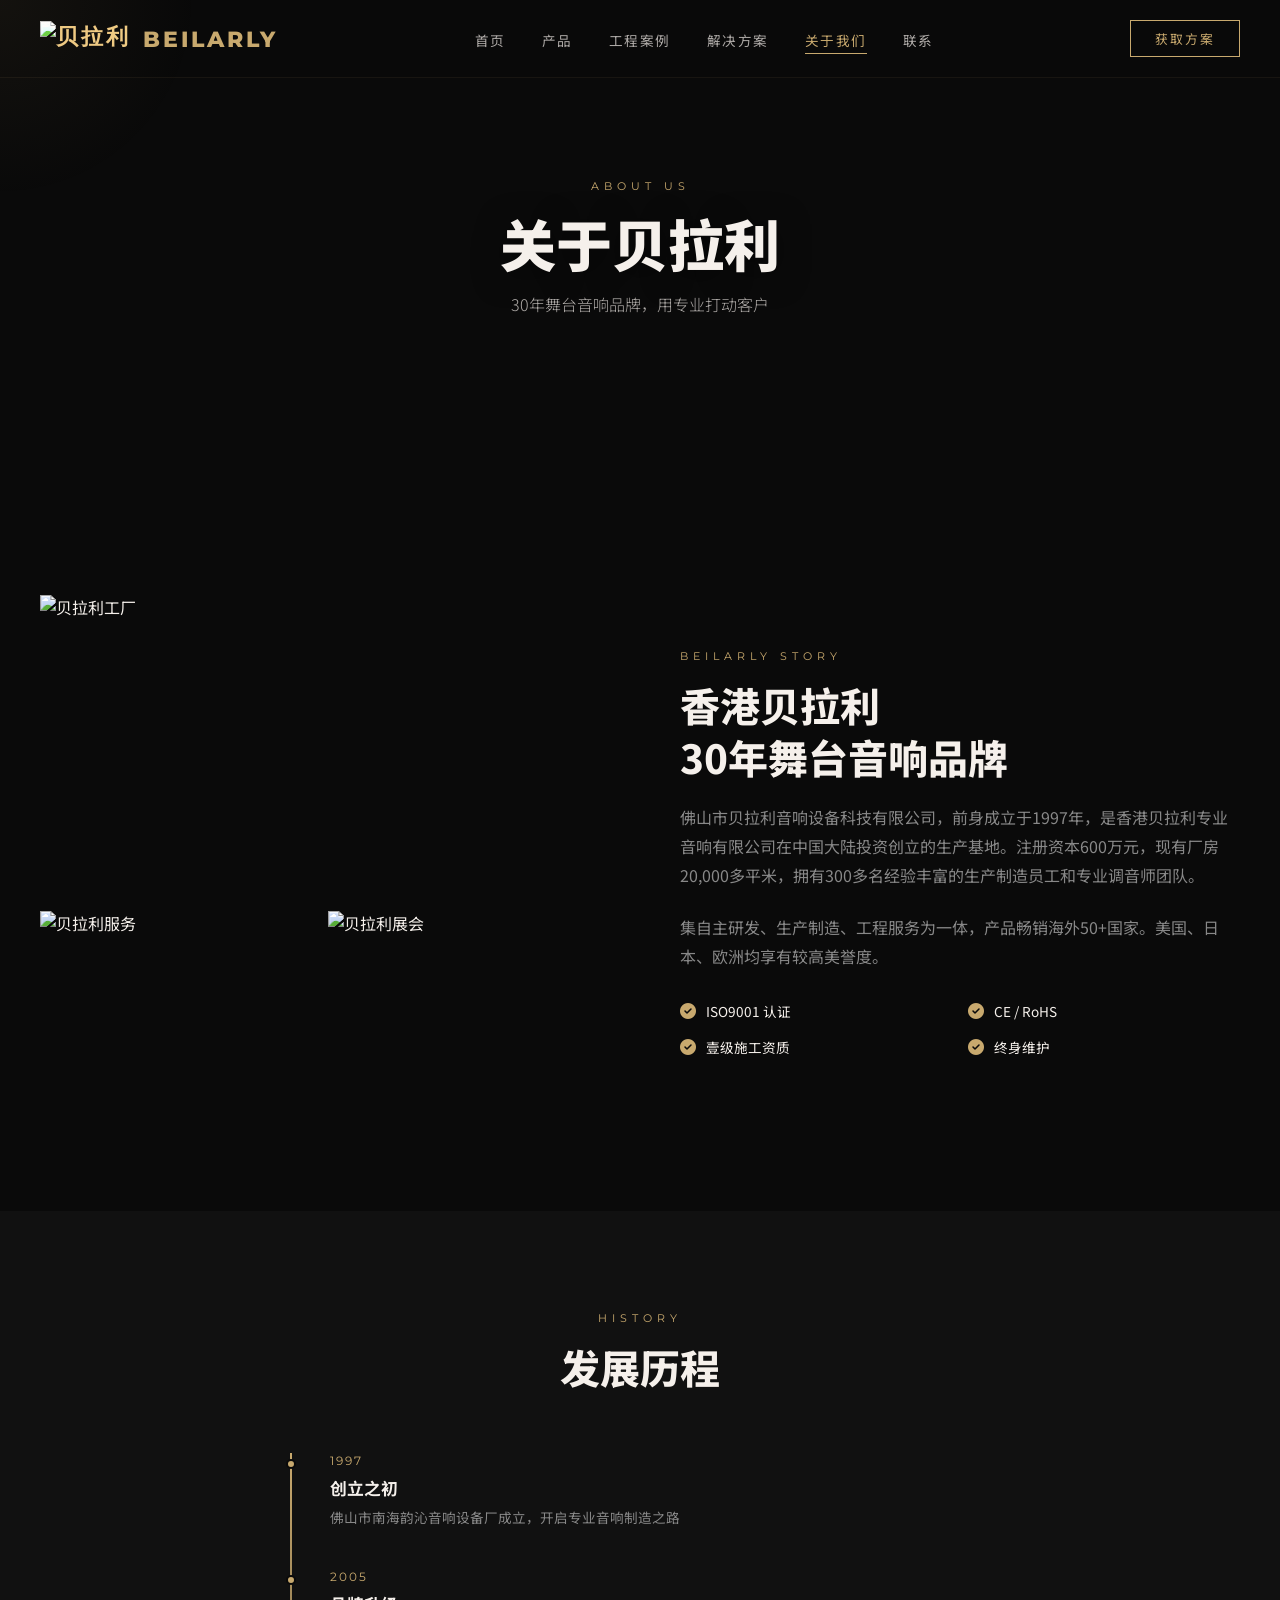
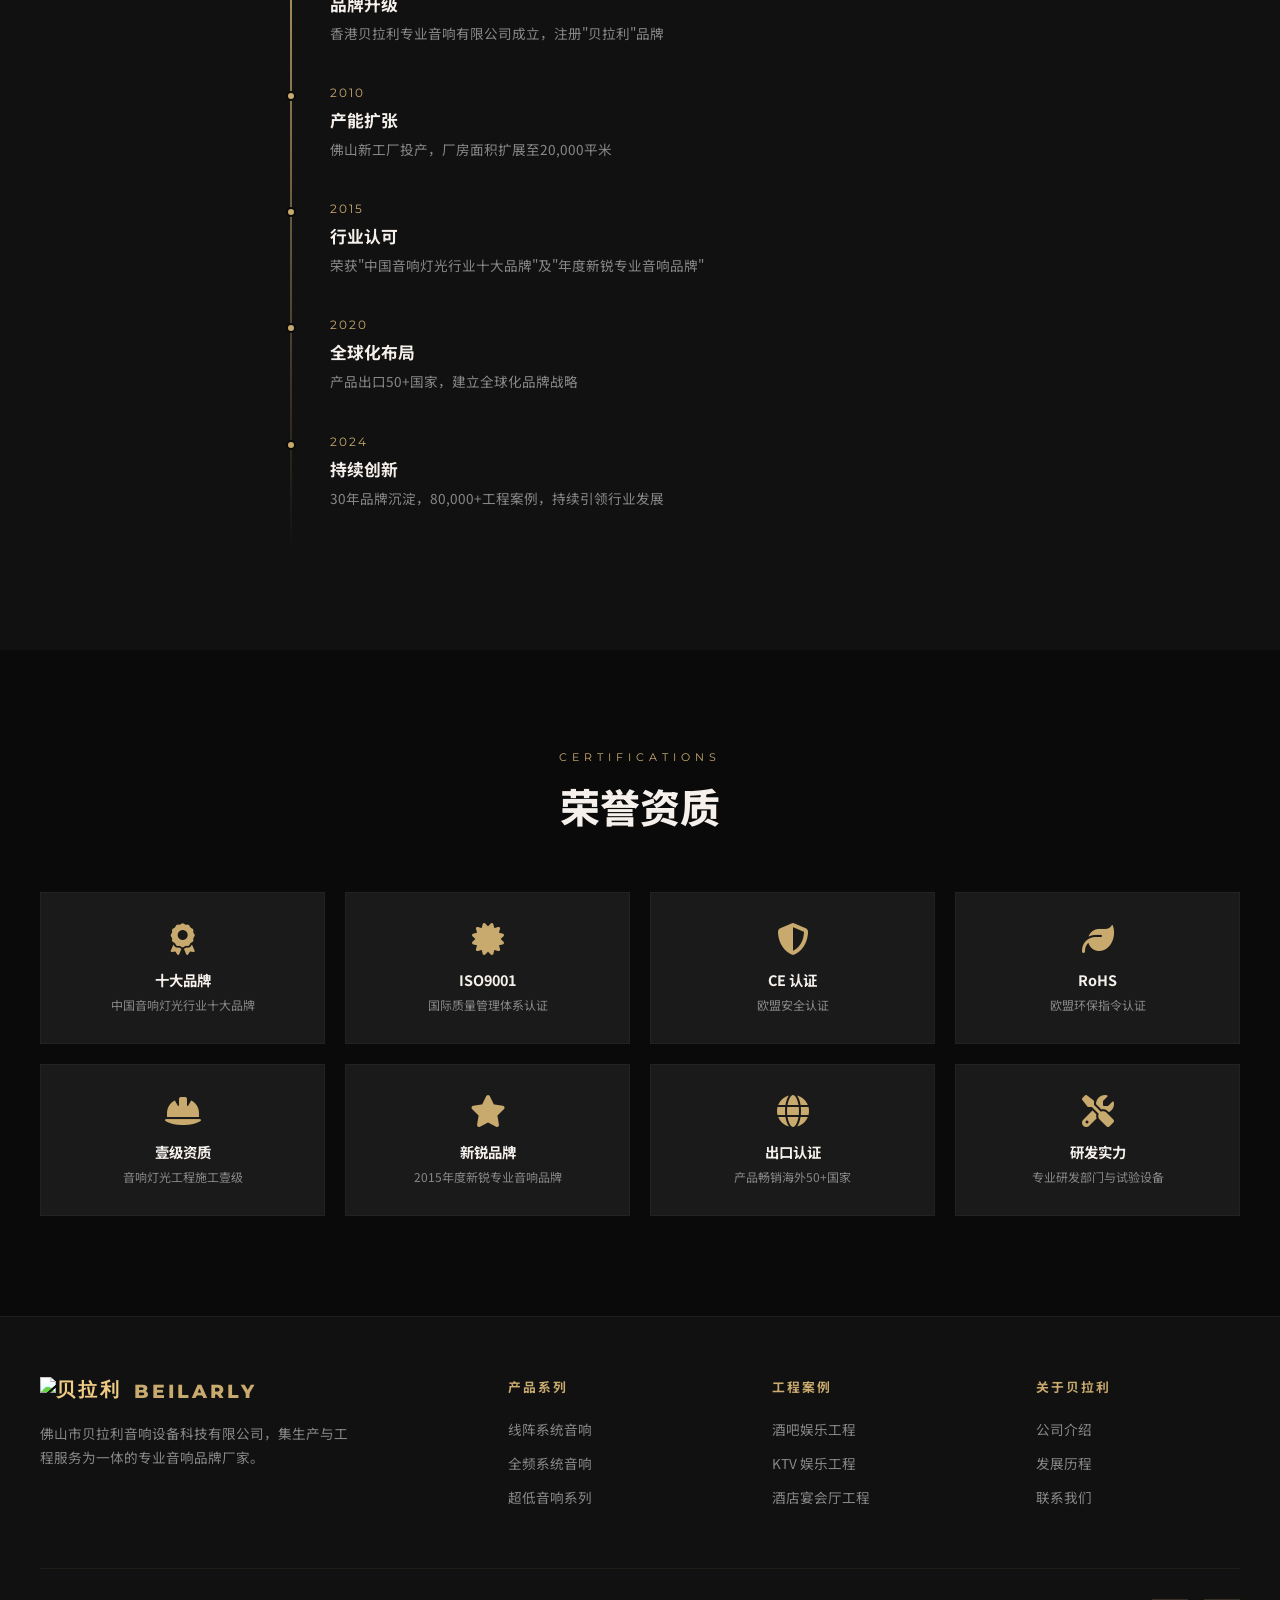
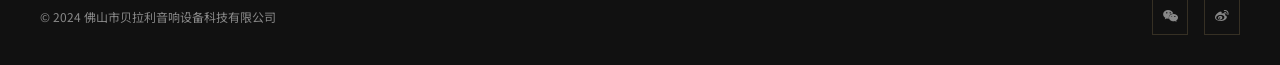
==== about.html @ 4192b790 "Update about.html" ====
<!DOCTYPE html>
<html lang="zh-CN">
<head>
<meta charset="UTF-8">
<meta name="viewport" content="width=device-width, initial-scale=1.0">
<title>关于我们 — 贝拉利音响</title>
<link rel="preconnect" href="https://fonts.googleapis.com">
<link href="https://fonts.googleapis.com/css2?family=Noto+Sans+SC:wght@300;400;500;700;900&family=Montserrat:wght@300;400;600;700;800;900&display=swap" rel="stylesheet">
<link rel="stylesheet" href="https://cdnjs.cloudflare.com/ajax/libs/font-awesome/6.5.1/css/all.min.css">
<link rel="stylesheet" href="style.css">
<style>
.about-split { display: grid; grid-template-columns: 1fr 1fr; gap: 80px; align-items: center; }
.about-split.reverse { direction: rtl; }
.about-split.reverse > * { direction: ltr; }
.about-img-grid { display: grid; grid-template-columns: 1fr 1fr; gap: 16px; }
.about-img-grid .main { grid-column: span 2; height: 300px; overflow: hidden; }
.about-img-grid .main img { width: 100%; height: 100%; object-fit: cover; transition: transform 0.6s ease; }
.about-img-grid .main:hover img { transform: scale(1.04); }
.about-img-grid .sub { height: 200px; overflow: hidden; }
.about-img-grid .sub img { width: 100%; height: 100%; object-fit: cover; transition: transform 0.6s ease; }
.about-img-grid .sub:hover img { transform: scale(1.04); }
.timeline { position: relative; padding-left: 40px; }
.timeline::before {
  content: ''; position: absolute; left: 0; top: 0;
  width: 2px; height: 100%;
  background: linear-gradient(to bottom, var(--gold), transparent);
}
.tl-item { position: relative; padding-bottom: 40px; }
.tl-item::before {
  content: ''; position: absolute; left: -44px; top: 6px;
  width: 10px; height: 10px; border-radius: 50%;
  background: var(--gold); border: 2px solid var(--black);
}
.tl-year {
  font-family: 'Montserrat', sans-serif;
  font-size: 0.75rem; letter-spacing: 2px; color: var(--gold);
  margin-bottom: 8px;
}
.tl-title { font-size: 1.05rem; font-weight: 700; margin-bottom: 6px; }
.tl-desc { font-size: 0.85rem; color: var(--grey); line-height: 1.7; }
.cert-grid { display: grid; grid-template-columns: repeat(4, 1fr); gap: 20px; }
.cert-item {
  background: var(--dark2); padding: 30px; text-align: center;
  border: 1px solid rgba(200,169,110,0.06);
  transition: all 0.3s ease;
}
.cert-item:hover { border-color: rgba(200,169,110,0.2); transform: translateY(-3px); }
.cert-item i { font-size: 2rem; color: var(--gold); margin-bottom: 14px; display: block; }
.cert-item h4 { font-size: 0.9rem; margin-bottom: 6px; }
.cert-item p { font-size: 0.75rem; color: var(--grey); }
@media (max-width: 768px) {
  .about-split, .about-split.reverse { grid-template-columns: 1fr; gap: 40px; direction: ltr; }
  .cert-grid { grid-template-columns: repeat(2, 1fr); }
}
</style>
</head>
<body>
<div class="cursor-glow" id="cursorGlow"></div>

<nav class="nav" id="nav">
  <div class="nav-inner">
    <a href="index.html" class="nav-logo">
      <img src="https://beilarly.com/views/beilarly/im/logo2.png" alt="贝拉利"> BEILARLY
    </a>
    <ul class="nav-links">
      <li><a href="index.html">首页</a></li>
      <li><a href="products.html">产品</a></li>
      <li><a href="cases.html">工程案例</a></li>
      <li><a href="solutions.html">解决方案</a></li>
      <li><a href="about.html" class="active">关于我们</a></li>
      <li><a href="contact.html">联系</a></li>
    </ul>
    <a href="contact.html" class="nav-cta">获取方案</a>
    <div class="nav-mobile" id="navMobile"><i class="fas fa-bars"></i></div>
  </div>
</nav>

<section class="page-hero">
  <div class="hero-bg" style="background-image:url('https://beilarly.com/views/beilarly/im/zb1.jpg')"></div>
  <div class="hero-overlay"></div>
  <div class="hero-content">
    <div class="page-label">ABOUT US</div>
    <h1 class="page-title">关于贝拉利</h1>
    <p class="page-sub">30年舞台音响品牌，用专业打动客户</p>
  </div>
</section>

<!-- 品牌介绍 -->
<section class="section">
  <div class="container">
    <div class="about-split reveal">
      <div class="about-img-grid">
        <div class="main"><img src="https://beilarly.com/views/beilarly/im/zb1.jpg" alt="贝拉利工厂"></div>
        <div class="sub"><img src="https://beilarly.com/views/beilarly/im/zb2.jpg" alt="贝拉利服务"></div>
        <div class="sub"><img src="https://beilarly.com/views/beilarly/im/zb3.jpg" alt="贝拉利展会"></div>
      </div>
      <div>
        <div class="section-label">BEILARLY STORY</div>
        <h2 class="section-title">香港贝拉利<br>30年舞台音响品牌</h2>
        <p class="section-desc" style="margin-bottom:24px;">
          佛山市贝拉利音响设备科技有限公司，前身成立于1997年，是香港贝拉利专业音响有限公司在中国大陆投资创立的生产基地。注册资本600万元，现有厂房20,000多平米，拥有300多名经验丰富的生产制造员工和专业调音师团队。
        </p>
        <p class="section-desc" style="margin-bottom:30px;">
          集自主研发、生产制造、工程服务为一体，产品畅销海外50+国家。美国、日本、欧洲均享有较高美誉度。
        </p>
        <div style="display:grid;grid-template-columns:1fr 1fr;gap:16px;">
          <div style="display:flex;align-items:center;gap:10px;">
            <i class="fas fa-check-circle" style="color:var(--gold);"></i>
            <span style="font-size:0.85rem;">ISO9001 认证</span>
          </div>
          <div style="display:flex;align-items:center;gap:10px;">
            <i class="fas fa-check-circle" style="color:var(--gold);"></i>
            <span style="font-size:0.85rem;">CE / RoHS</span>
          </div>
          <div style="display:flex;align-items:center;gap:10px;">
            <i class="fas fa-check-circle" style="color:var(--gold);"></i>
            <span style="font-size:0.85rem;">壹级施工资质</span>
          </div>
          <div style="display:flex;align-items:center;gap:10px;">
            <i class="fas fa-check-circle" style="color:var(--gold);"></i>
            <span style="font-size:0.85rem;">终身维护</span>
          </div>
        </div>
      </div>
    </div>
  </div>
</section>

<!-- 发展历程 -->
<section class="section" style="background:var(--dark);">
  <div class="container">
    <div class="section-header reveal" style="text-align:center;">
      <div class="section-label" style="text-align:center;">HISTORY</div>
      <h2 class="section-title" style="text-align:center;">发展历程</h2>
    </div>
    <div style="max-width:700px;margin:0 auto;">
      <div class="timeline">
        <div class="tl-item reveal"><div class="tl-year">1997</div><div class="tl-title">创立之初</div><div class="tl-desc">佛山市南海韵沁音响设备厂成立，开启专业音响制造之路</div></div>
        <div class="tl-item reveal"><div class="tl-year">2005</div><div class="tl-title">品牌升级</div><div class="tl-desc">香港贝拉利专业音响有限公司成立，注册"贝拉利"品牌</div></div>
        <div class="tl-item reveal"><div class="tl-year">2010</div><div class="tl-title">产能扩张</div><div class="tl-desc">佛山新工厂投产，厂房面积扩展至20,000平米</div></div>
        <div class="tl-item reveal"><div class="tl-year">2015</div><div class="tl-title">行业认可</div><div class="tl-desc">荣获"中国音响灯光行业十大品牌"及"年度新锐专业音响品牌"</div></div>
        <div class="tl-item reveal"><div class="tl-year">2020</div><div class="tl-title">全球化布局</div><div class="tl-desc">产品出口50+国家，建立全球化品牌战略</div></div>
        <div class="tl-item reveal"><div class="tl-year">2024</div><div class="tl-title">持续创新</div><div class="tl-desc">30年品牌沉淀，80,000+工程案例，持续引领行业发展</div></div>
      </div>
    </div>
  </div>
</section>

<!-- 荣誉资质 -->
<section class="section">
  <div class="container">
    <div class="section-header reveal" style="text-align:center;">
      <div class="section-label" style="text-align:center;">CERTIFICATIONS</div>
      <h2 class="section-title" style="text-align:center;">荣誉资质</h2>
    </div>
    <div class="cert-grid">
      <div class="cert-item reveal"><i class="fas fa-award"></i><h4>十大品牌</h4><p>中国音响灯光行业十大品牌</p></div>
      <div class="cert-item reveal reveal-delay-1"><i class="fas fa-certificate"></i><h4>ISO9001</h4><p>国际质量管理体系认证</p></div>
      <div class="cert-item reveal reveal-delay-2"><i class="fas fa-shield-alt"></i><h4>CE 认证</h4><p>欧盟安全认证</p></div>
      <div class="cert-item reveal reveal-delay-3"><i class="fas fa-leaf"></i><h4>RoHS</h4><p>欧盟环保指令认证</p></div>
      <div class="cert-item reveal"><i class="fas fa-hard-hat"></i><h4>壹级资质</h4><p>音响灯光工程施工壹级</p></div>
      <div class="cert-item reveal reveal-delay-1"><i class="fas fa-star"></i><h4>新锐品牌</h4><p>2015年度新锐专业音响品牌</p></div>
      <div class="cert-item reveal reveal-delay-2"><i class="fas fa-globe"></i><h4>出口认证</h4><p>产品畅销海外50+国家</p></div>
      <div class="cert-item reveal reveal-delay-3"><i class="fas fa-tools"></i><h4>研发实力</h4><p>专业研发部门与试验设备</p></div>
    </div>
  </div>
</section>

<footer class="footer">
  <div class="container">
    <div class="footer-grid">
      <div class="footer-brand">
        <a href="index.html" class="nav-logo" style="font-size:1.2rem;">
          <img src="https://beilarly.com/views/beilarly/im/logo2.png" alt="贝拉利" style="height:28px;"> BEILARLY
        </a>
        <p>佛山市贝拉利音响设备科技有限公司，集生产与工程服务为一体的专业音响品牌厂家。</p>
      </div>
      <div><h4>产品系列</h4><ul>
        <li><a href="products.html">线阵系统音响</a></li>
        <li><a href="products.html">全频系统音响</a></li>
        <li><a href="products.html">超低音响系列</a></li>
      </ul></div>
      <div><h4>工程案例</h4><ul>
        <li><a href="cases.html">酒吧娱乐工程</a></li>
        <li><a href="cases.html">KTV 娱乐工程</a></li>
        <li><a href="cases.html">酒店宴会厅工程</a></li>
      </ul></div>
      <div><h4>关于贝拉利</h4><ul>
        <li><a href="about.html">公司介绍</a></li>
        <li><a href="about.html">发展历程</a></li>
        <li><a href="contact.html">联系我们</a></li>
      </ul></div>
    </div>
    <div class="footer-bottom">
      <span>© 2024 佛山市贝拉利音响设备科技有限公司</span>
      <div class="footer-socials">
        <a href="#"><i class="fab fa-weixin"></i></a>
        <a href="#"><i class="fab fa-weibo"></i></a>
      </div>
    </div>
  </div>
</footer>
<script src="common.js"></script>
</body>
</html>
---- style.css ----
/* ===== BEILARLY SHARED STYLES ===== */
*, *::before, *::after { margin: 0; padding: 0; box-sizing: border-box; }
:root {
  --black: #0A0A0A;
  --dark: #111111;
  --dark2: #1A1A1A;
  --dark3: #222222;
  --gold: #C8A96E;
  --gold-light: #E8D5B7;
  --gold-glow: rgba(200,169,110,0.3);
  --white: #F5F0EB;
  --grey: #888888;
  --blue: #1A1A2E;
}
html { scroll-behavior: smooth; font-size: 16px; }
body {
  font-family: 'Noto Sans SC', 'Montserrat', sans-serif;
  background: var(--black);
  color: var(--white);
  overflow-x: hidden;
  -webkit-font-smoothing: antialiased;
}
a { text-decoration: none; color: inherit; transition: all 0.3s ease; }
img { max-width: 100%; display: block; }
.container { max-width: 1280px; margin: 0 auto; padding: 0 40px; }

/* NAV */
.nav {
  position: fixed; top: 0; left: 0; width: 100%; z-index: 1000;
  padding: 20px 0;
  transition: all 0.4s cubic-bezier(0.4, 0, 0.2, 1);
  background: rgba(10,10,10,0.95);
  backdrop-filter: blur(20px);
  border-bottom: 1px solid rgba(200,169,110,0.08);
}
.nav.scrolled { padding: 12px 0; border-bottom-color: rgba(200,169,110,0.15); }
.nav-inner {
  display: flex; justify-content: space-between; align-items: center;
  max-width: 1280px; margin: 0 auto; padding: 0 40px;
}
.nav-logo {
  display: flex; align-items: center; gap: 12px;
  font-family: 'Montserrat', sans-serif;
  font-weight: 800; font-size: 1.4rem;
  letter-spacing: 3px; color: var(--gold);
}
.nav-logo img { height: 36px; filter: brightness(1.2); }
.nav-links { display: flex; gap: 36px; list-style: none; }
.nav-links a {
  font-size: 0.85rem; font-weight: 400; letter-spacing: 1.5px;
  color: rgba(245,240,235,0.7); position: relative;
  text-transform: uppercase;
}
.nav-links a::after {
  content: ''; position: absolute; bottom: -4px; left: 0;
  width: 0; height: 1px; background: var(--gold);
  transition: width 0.3s ease;
}
.nav-links a:hover, .nav-links a.active { color: var(--gold); }
.nav-links a:hover::after, .nav-links a.active::after { width: 100%; }
.nav-cta {
  padding: 8px 24px; border: 1px solid var(--gold);
  font-size: 0.8rem; letter-spacing: 2px; color: var(--gold);
  transition: all 0.3s ease;
}
.nav-cta:hover { background: var(--gold); color: var(--black); }
.nav-mobile { display: none; font-size: 1.5rem; color: var(--gold); cursor: pointer; }

/* PAGE HERO */
.page-hero {
  position: relative; height: 55vh; min-height: 380px;
  display: flex; align-items: center; justify-content: center;
  overflow: hidden;
}
.page-hero .hero-bg {
  position: absolute; inset: -10%;
  background-size: cover; background-position: center;
  filter: brightness(0.5);
}
.page-hero .hero-overlay {
  position: absolute; inset: 0;
  background: linear-gradient(180deg, rgba(10,10,10,0.5) 0%, rgba(10,10,10,0.85) 100%);
}
.page-hero .hero-content {
  position: relative; z-index: 2; text-align: center; padding: 0 40px;
}
.page-hero .page-label {
  font-family: 'Montserrat', sans-serif;
  font-size: 0.7rem; letter-spacing: 5px; text-transform: uppercase;
  color: var(--gold); margin-bottom: 16px;
}
.page-hero .page-title {
  font-size: clamp(2rem, 5vw, 3.5rem);
  font-weight: 900; line-height: 1.2;
  text-shadow: 0 4px 30px rgba(0,0,0,0.5);
}
.page-hero .page-sub {
  font-size: 1rem; color: rgba(245,240,235,0.7);
  margin-top: 16px; font-weight: 300;
}

/* SECTION */
.section { padding: 100px 0; }
.section-label {
  font-family: 'Montserrat', sans-serif;
  font-size: 0.7rem; letter-spacing: 5px; text-transform: uppercase;
  color: var(--gold); margin-bottom: 16px;
}
.section-title {
  font-size: clamp(1.8rem, 3.5vw, 2.5rem);
  font-weight: 800; line-height: 1.3; margin-bottom: 20px;
}
.section-desc {
  font-size: 1rem; color: var(--grey);
  line-height: 1.8; max-width: 600px;
}
.section-header { margin-bottom: 60px; }

/* WAVE DIVIDER */
.wave-divider {
  width: 100%; height: 2px;
  background: linear-gradient(90deg, transparent, var(--gold), transparent);
  opacity: 0.3;
}

/* BUTTONS */
.btn-primary {
  display: inline-block;
  padding: 16px 44px; background: var(--gold); color: var(--black);
  font-weight: 700; font-size: 0.85rem; letter-spacing: 2px;
  text-transform: uppercase; position: relative; overflow: hidden;
  transition: all 0.4s ease;
}
.btn-primary::before {
  content: ''; position: absolute; top: 0; left: -100%;
  width: 100%; height: 100%;
  background: linear-gradient(90deg, transparent, rgba(255,255,255,0.2), transparent);
  transition: left 0.5s ease;
}
.btn-primary:hover::before { left: 100%; }
.btn-primary:hover { transform: translateY(-2px); box-shadow: 0 10px 40px var(--gold-glow); }
.btn-outline {
  display: inline-block;
  padding: 16px 44px; border: 1px solid rgba(245,240,235,0.3);
  font-weight: 500; font-size: 0.85rem; letter-spacing: 2px;
  text-transform: uppercase; color: var(--white);
  transition: all 0.3s ease;
}
.btn-outline:hover { border-color: var(--gold); color: var(--gold); }

/* CARDS */
.card-grid {
  display: grid; gap: 24px;
}
.card-grid.cols-3 { grid-template-columns: repeat(3, 1fr); }
.card-grid.cols-2 { grid-template-columns: repeat(2, 1fr); }
.card-grid.cols-4 { grid-template-columns: repeat(4, 1fr); }

.card {
  background: var(--dark2);
  border: 1px solid rgba(200,169,110,0.06);
  overflow: hidden;
  transition: all 0.4s ease;
}
.card:hover {
  border-color: rgba(200,169,110,0.2);
  transform: translateY(-4px);
  box-shadow: 0 20px 60px rgba(0,0,0,0.4);
}
.card-img {
  width: 100%; aspect-ratio: 16/10; object-fit: cover;
  transition: transform 0.6s ease;
}
.card:hover .card-img { transform: scale(1.05); }
.card-body { padding: 28px; }
.card-series {
  font-family: 'Montserrat', sans-serif;
  font-size: 0.65rem; letter-spacing: 3px; text-transform: uppercase;
  color: var(--gold); margin-bottom: 8px;
}
.card-title { font-size: 1.1rem; font-weight: 700; margin-bottom: 8px; }
.card-text { font-size: 0.85rem; color: var(--grey); line-height: 1.7; }
.card-link {
  display: inline-flex; align-items: center; gap: 8px;
  margin-top: 16px; font-size: 0.8rem; color: var(--gold);
  letter-spacing: 1px;
}
.card-link i { transition: transform 0.3s; }
.card-link:hover i { transform: translateX(4px); }

/* IMAGE CARD (no border, overlay style) */
.img-card {
  position: relative; overflow: hidden; cursor: pointer;
}
.img-card img {
  width: 100%; height: 100%; object-fit: cover;
  transition: transform 0.8s cubic-bezier(0.4, 0, 0.2, 1);
}
.img-card:hover img { transform: scale(1.06); }
.img-card .overlay {
  position: absolute; inset: 0;
  background: linear-gradient(0deg, rgba(10,10,10,0.85) 0%, rgba(10,10,10,0.2) 50%, transparent 100%);
  display: flex; flex-direction: column; justify-content: flex-end;
  padding: 30px; opacity: 0;
  transition: opacity 0.4s ease;
}
.img-card:hover .overlay { opacity: 1; }
.img-card .overlay .tag {
  font-family: 'Montserrat', sans-serif;
  font-size: 0.65rem; letter-spacing: 3px; text-transform: uppercase;
  color: var(--gold); margin-bottom: 6px;
}
.img-card .overlay .title { font-size: 1.1rem; font-weight: 700; }

/* FOOTER */
.footer {
  background: var(--dark);
  border-top: 1px solid rgba(200,169,110,0.08);
  padding: 60px 0 30px;
}
.footer-grid {
  display: grid;
  grid-template-columns: 2fr 1fr 1fr 1fr;
  gap: 60px; margin-bottom: 50px;
}
.footer-brand p {
  font-size: 0.85rem; color: var(--grey);
  line-height: 1.8; margin-top: 16px; max-width: 320px;
}
.footer h4 {
  font-size: 0.8rem; letter-spacing: 2px;
  text-transform: uppercase; color: var(--gold);
  margin-bottom: 20px;
}
.footer ul { list-style: none; }
.footer li { margin-bottom: 10px; }
.footer li a { font-size: 0.85rem; color: var(--grey); }
.footer li a:hover { color: var(--gold); }
.footer-bottom {
  border-top: 1px solid rgba(200,169,110,0.08);
  padding-top: 30px;
  display: flex; justify-content: space-between; align-items: center;
  font-size: 0.75rem; color: var(--grey);
}
.footer-socials { display: flex; gap: 16px; }
.footer-socials a {
  width: 36px; height: 36px;
  border: 1px solid rgba(200,169,110,0.2);
  display: flex; align-items: center; justify-content: center;
  color: var(--grey); font-size: 0.85rem;
  transition: all 0.3s ease;
}
.footer-socials a:hover { border-color: var(--gold); color: var(--gold); transform: translateY(-2px); }

/* TABS */
.tabs {
  display: flex; gap: 0; margin-bottom: 40px;
  border-bottom: 1px solid rgba(200,169,110,0.15);
}
.tab {
  padding: 14px 28px; font-size: 0.85rem;
  color: var(--grey); cursor: pointer;
  border-bottom: 2px solid transparent;
  transition: all 0.3s ease;
  letter-spacing: 1px;
}
.tab:hover { color: var(--white); }
.tab.active { color: var(--gold); border-bottom-color: var(--gold); }

/* BREADCRUMB */
.breadcrumb {
  padding: 100px 0 0;
  font-size: 0.8rem; color: var(--grey);
}
.breadcrumb a { color: var(--grey); }
.breadcrumb a:hover { color: var(--gold); }
.breadcrumb span { margin: 0 8px; color: rgba(200,169,110,0.4); }

/* ANIMATIONS */
.reveal {
  opacity: 0; transform: translateY(40px);
  transition: all 0.8s cubic-bezier(0.4, 0, 0.2, 1);
}
.reveal.visible { opacity: 1; transform: translateY(0); }
.reveal-delay-1 { transition-delay: 0.1s; }
.reveal-delay-2 { transition-delay: 0.2s; }
.reveal-delay-3 { transition-delay: 0.3s; }

/* CURSOR GLOW */
.cursor-glow {
  position: fixed;
  width: 400px; height: 400px;
  background: radial-gradient(circle, rgba(200,169,110,0.06) 0%, transparent 70%);
  pointer-events: none; z-index: 9999;
  transform: translate(-50%, -50%);
  transition: opacity 0.3s;
}

/* SCROLLBAR */
::-webkit-scrollbar { width: 6px; }
::-webkit-scrollbar-track { background: var(--black); }
::-webkit-scrollbar-thumb { background: rgba(200,169,110,0.3); border-radius: 3px; }
::-webkit-scrollbar-thumb:hover { background: var(--gold); }

/* RESPONSIVE */
@media (max-width: 1024px) {
  .card-grid.cols-3 { grid-template-columns: repeat(2, 1fr); }
  .card-grid.cols-4 { grid-template-columns: repeat(2, 1fr); }
  .footer-grid { grid-template-columns: repeat(2, 1fr); gap: 40px; }
}
@media (max-width: 768px) {
  .container { padding: 0 20px; }
  .nav-links { display: none; }
  .nav-mobile { display: block; }
  .nav-inner { padding: 0 20px; }
  .section { padding: 70px 0; }
  .card-grid.cols-3, .card-grid.cols-2, .card-grid.cols-4 { grid-template-columns: 1fr; }
  .footer-grid { grid-template-columns: 1fr; gap: 30px; }
  .footer-bottom { flex-direction: column; gap: 16px; text-align: center; }
  .page-hero { height: 40vh; min-height: 280px; }
  .tabs { flex-wrap: wrap; }
}
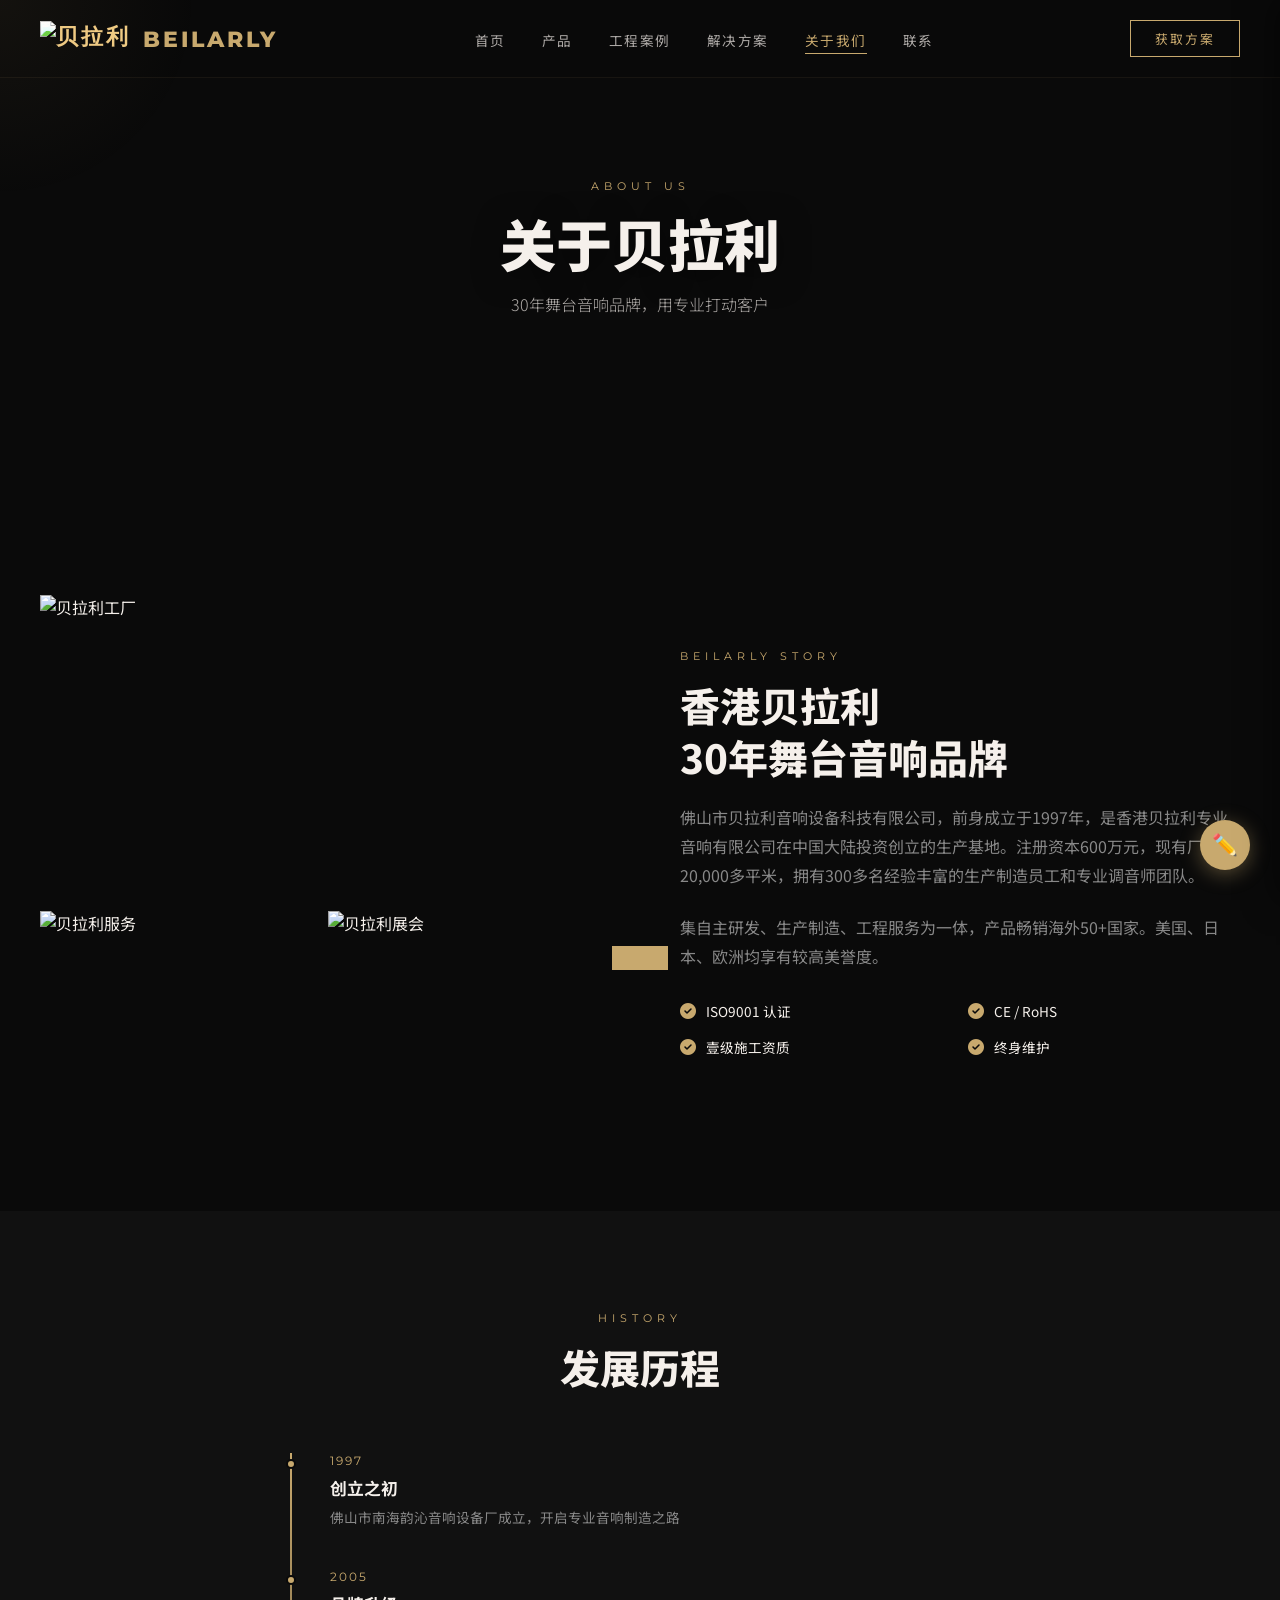
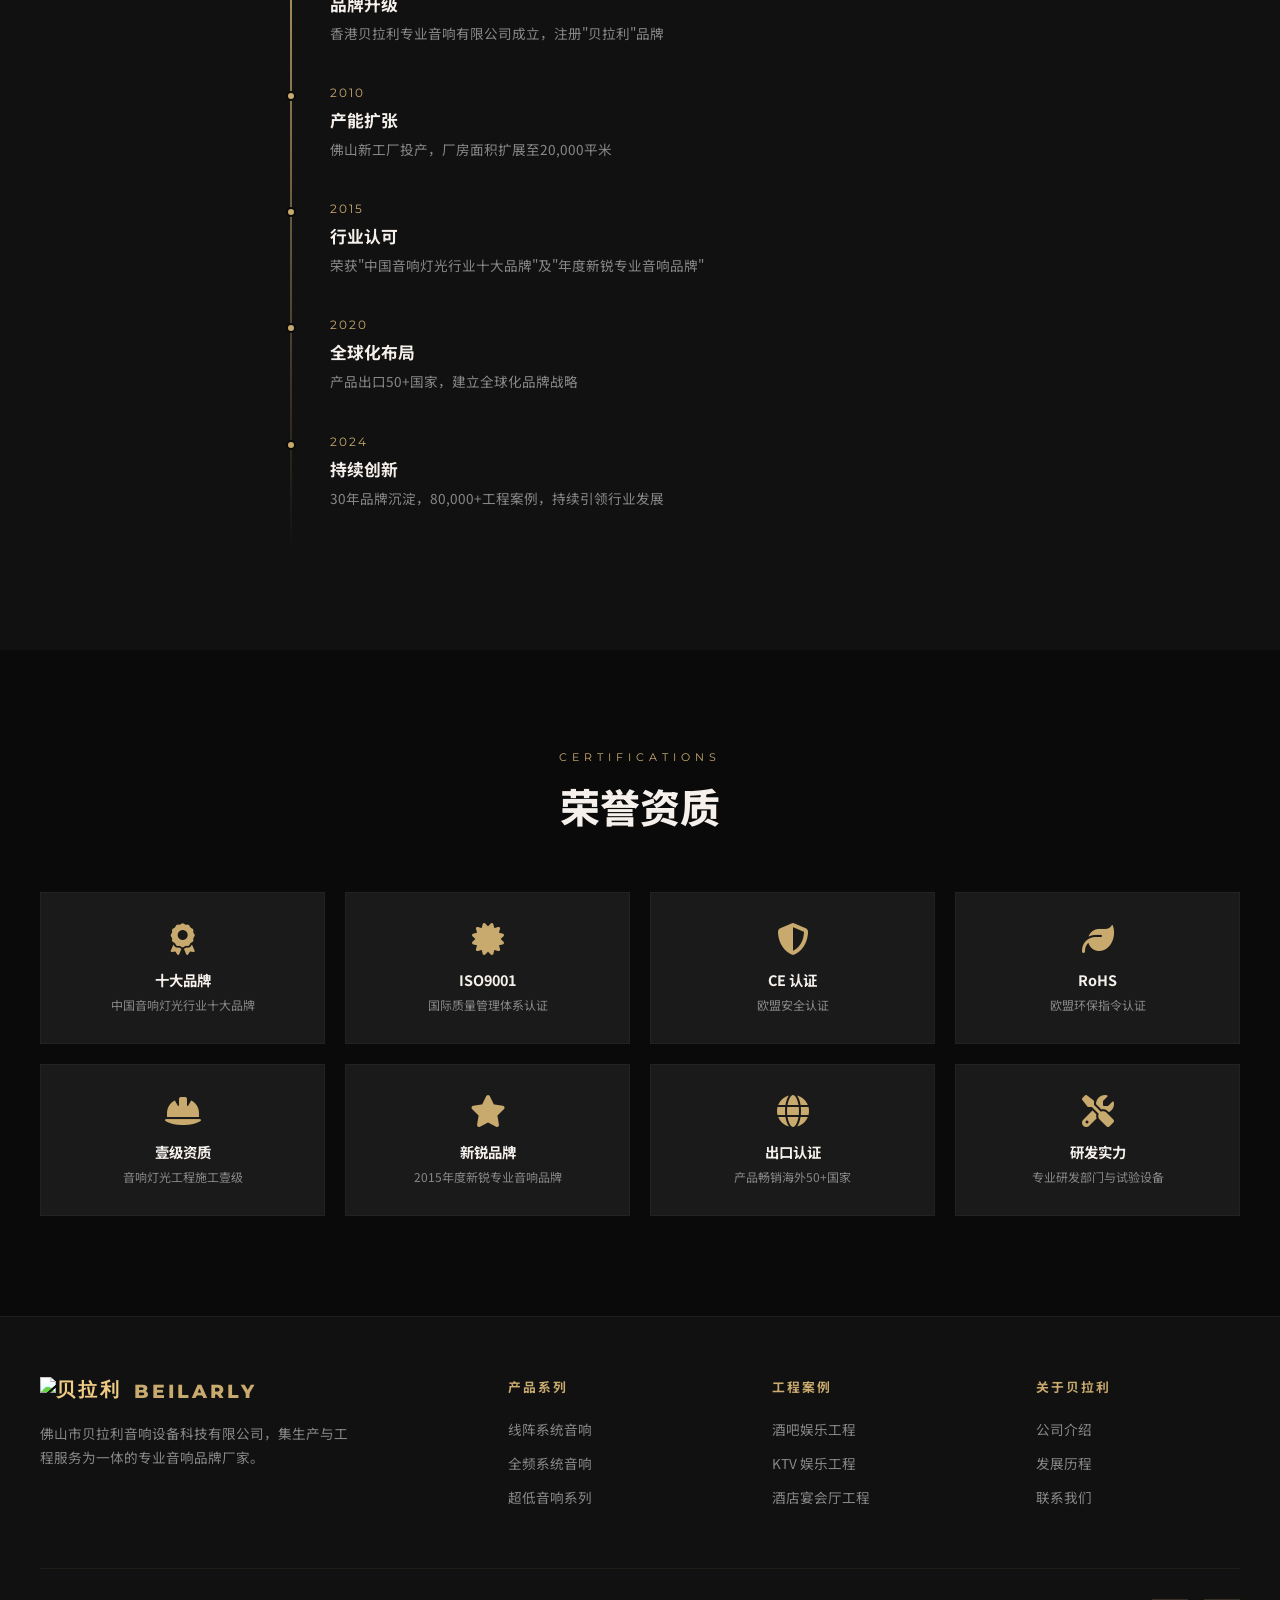
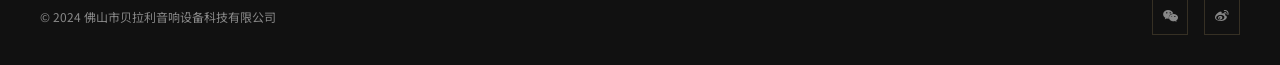
==== commit 9c745773: "Update about.html" ====
--- a/about.html
+++ b/about.html
@@ -201,5 +201,6 @@
   </div>
 </footer>
 <script src="common.js"></script>
+<script src="editor.js"></script>
 </body>
 </html>
